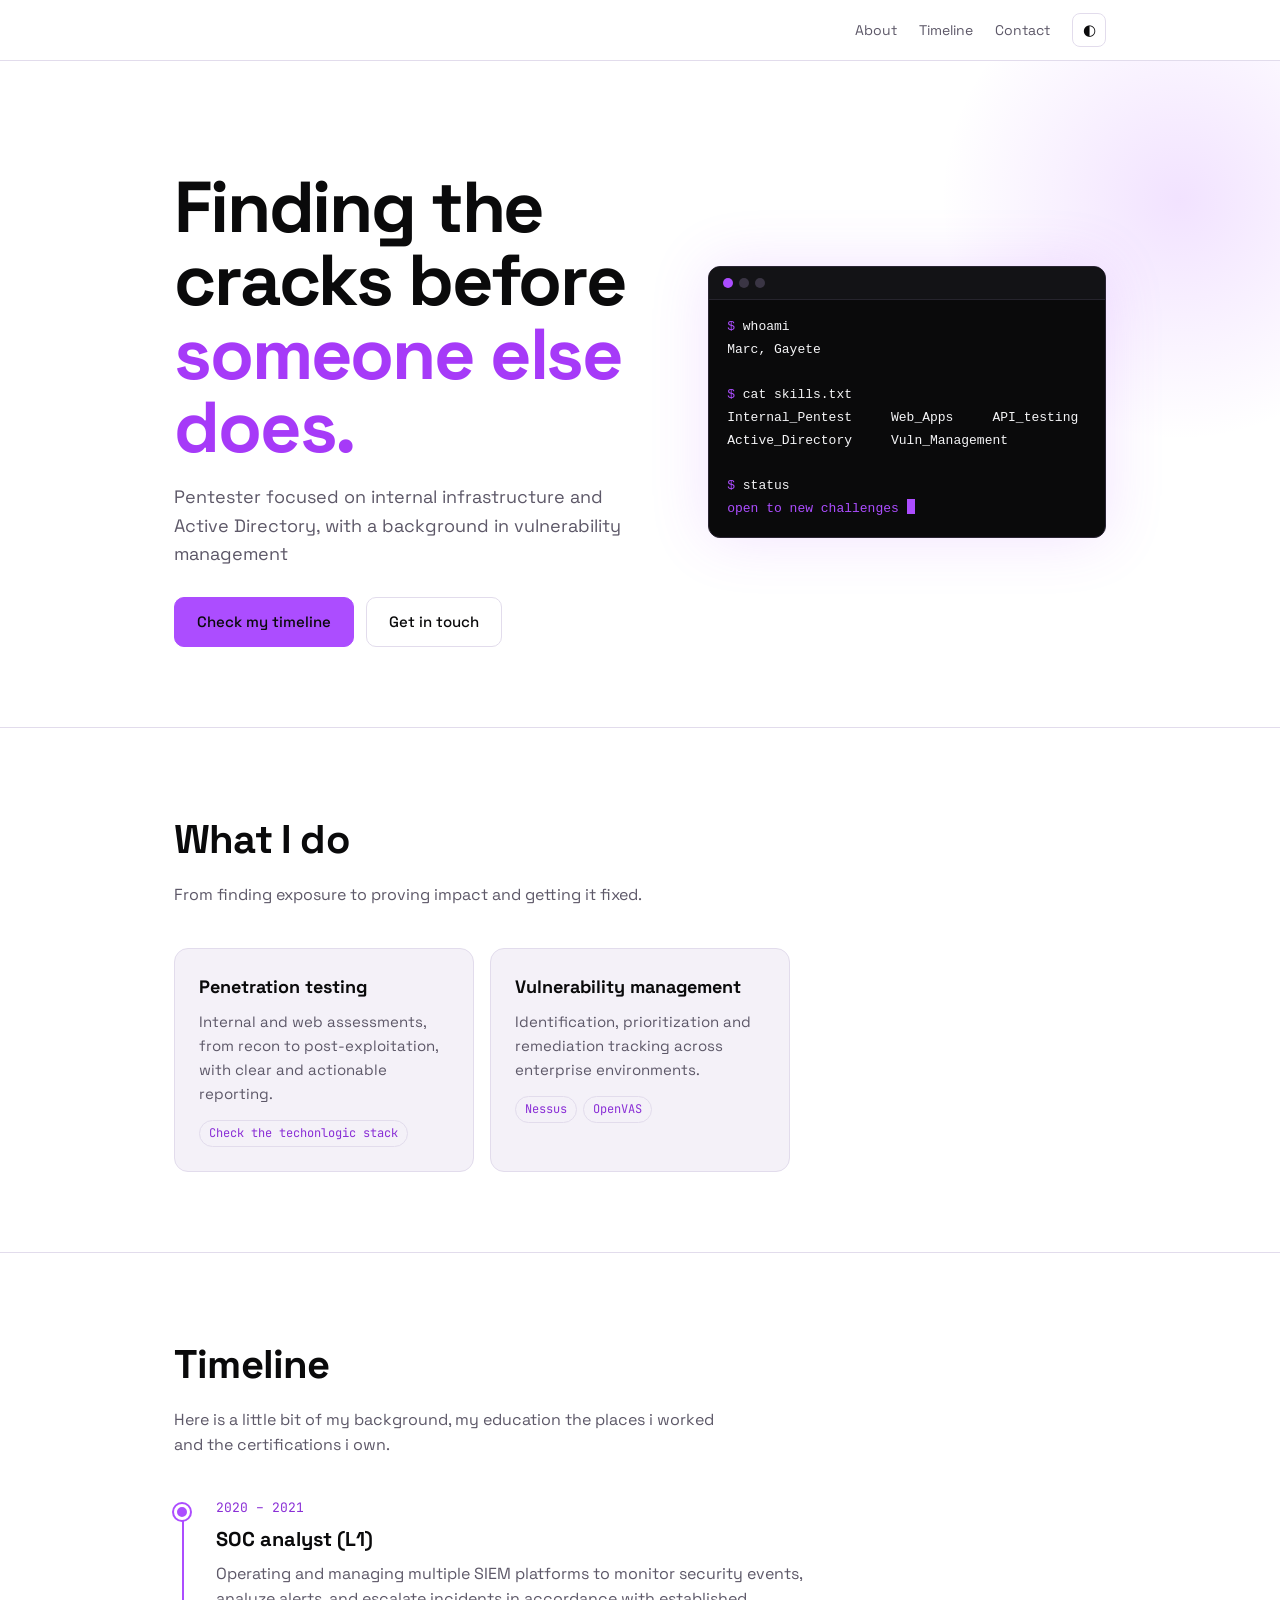
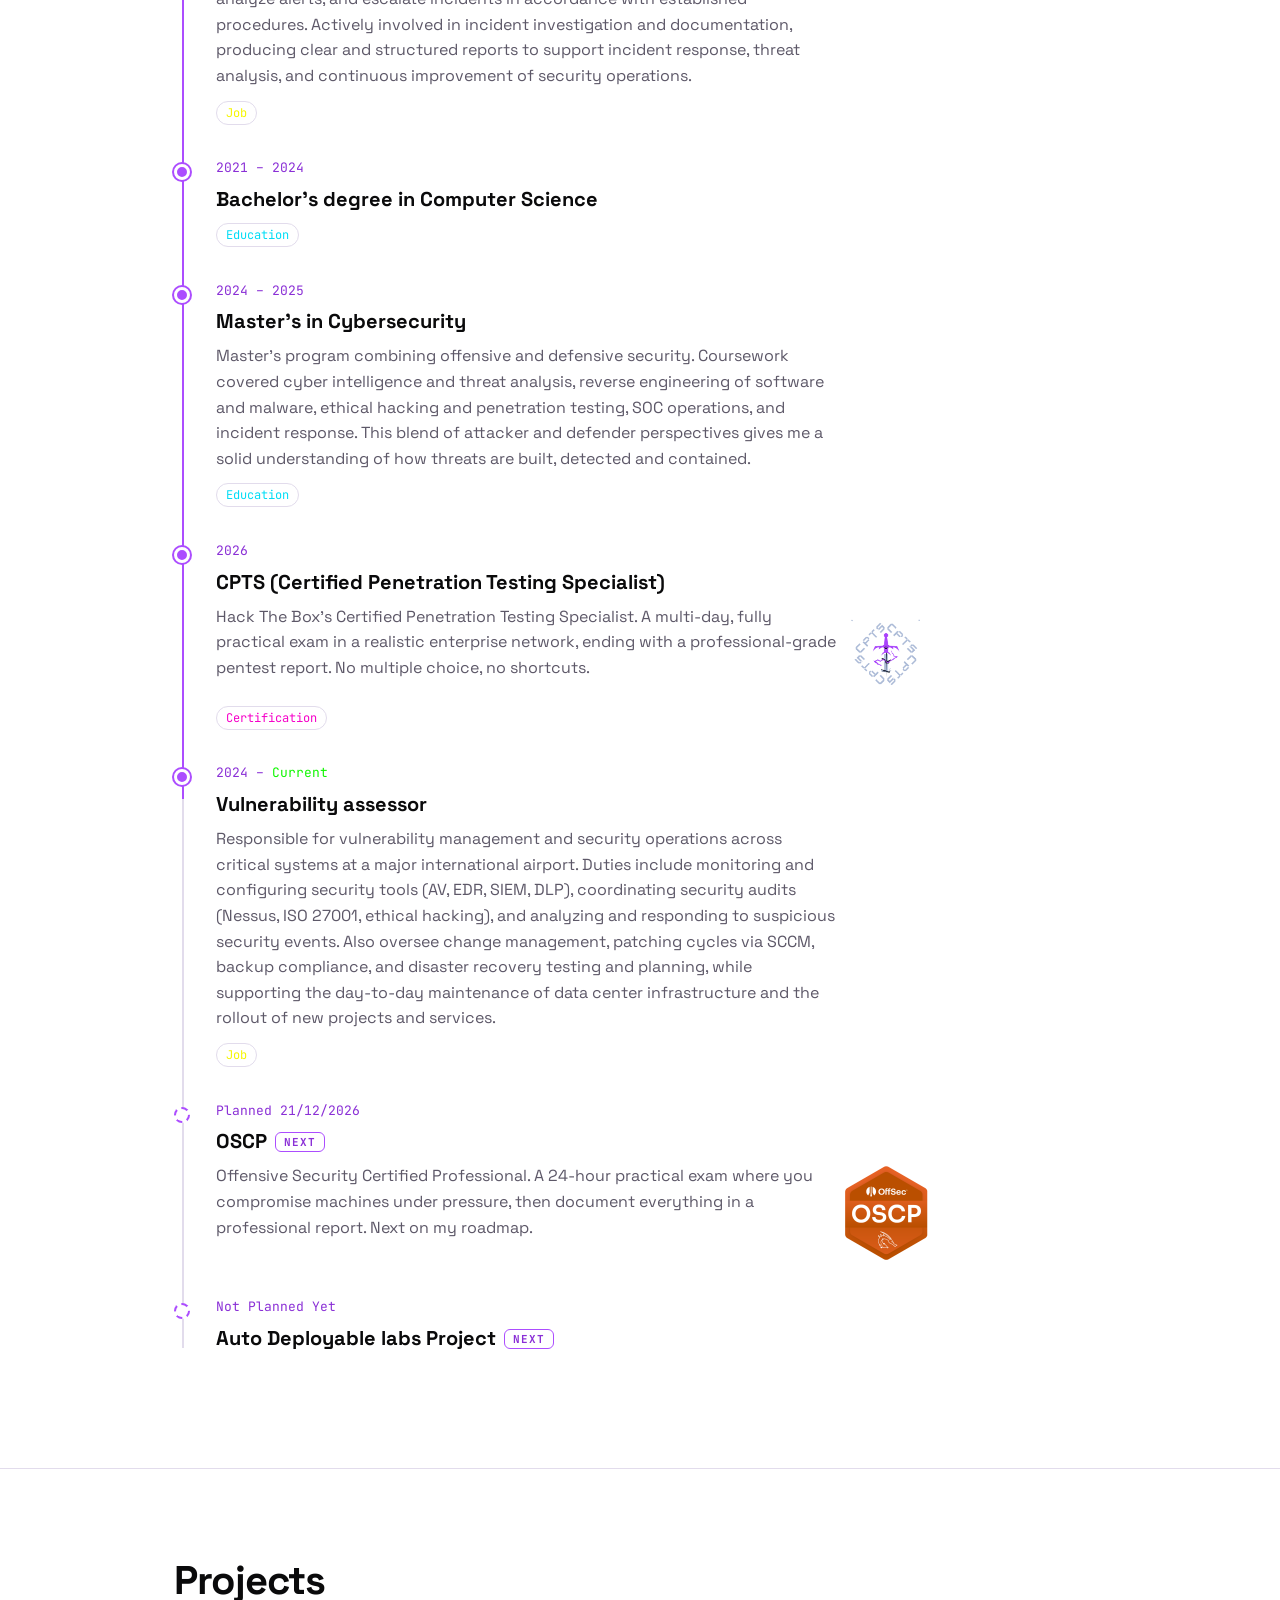
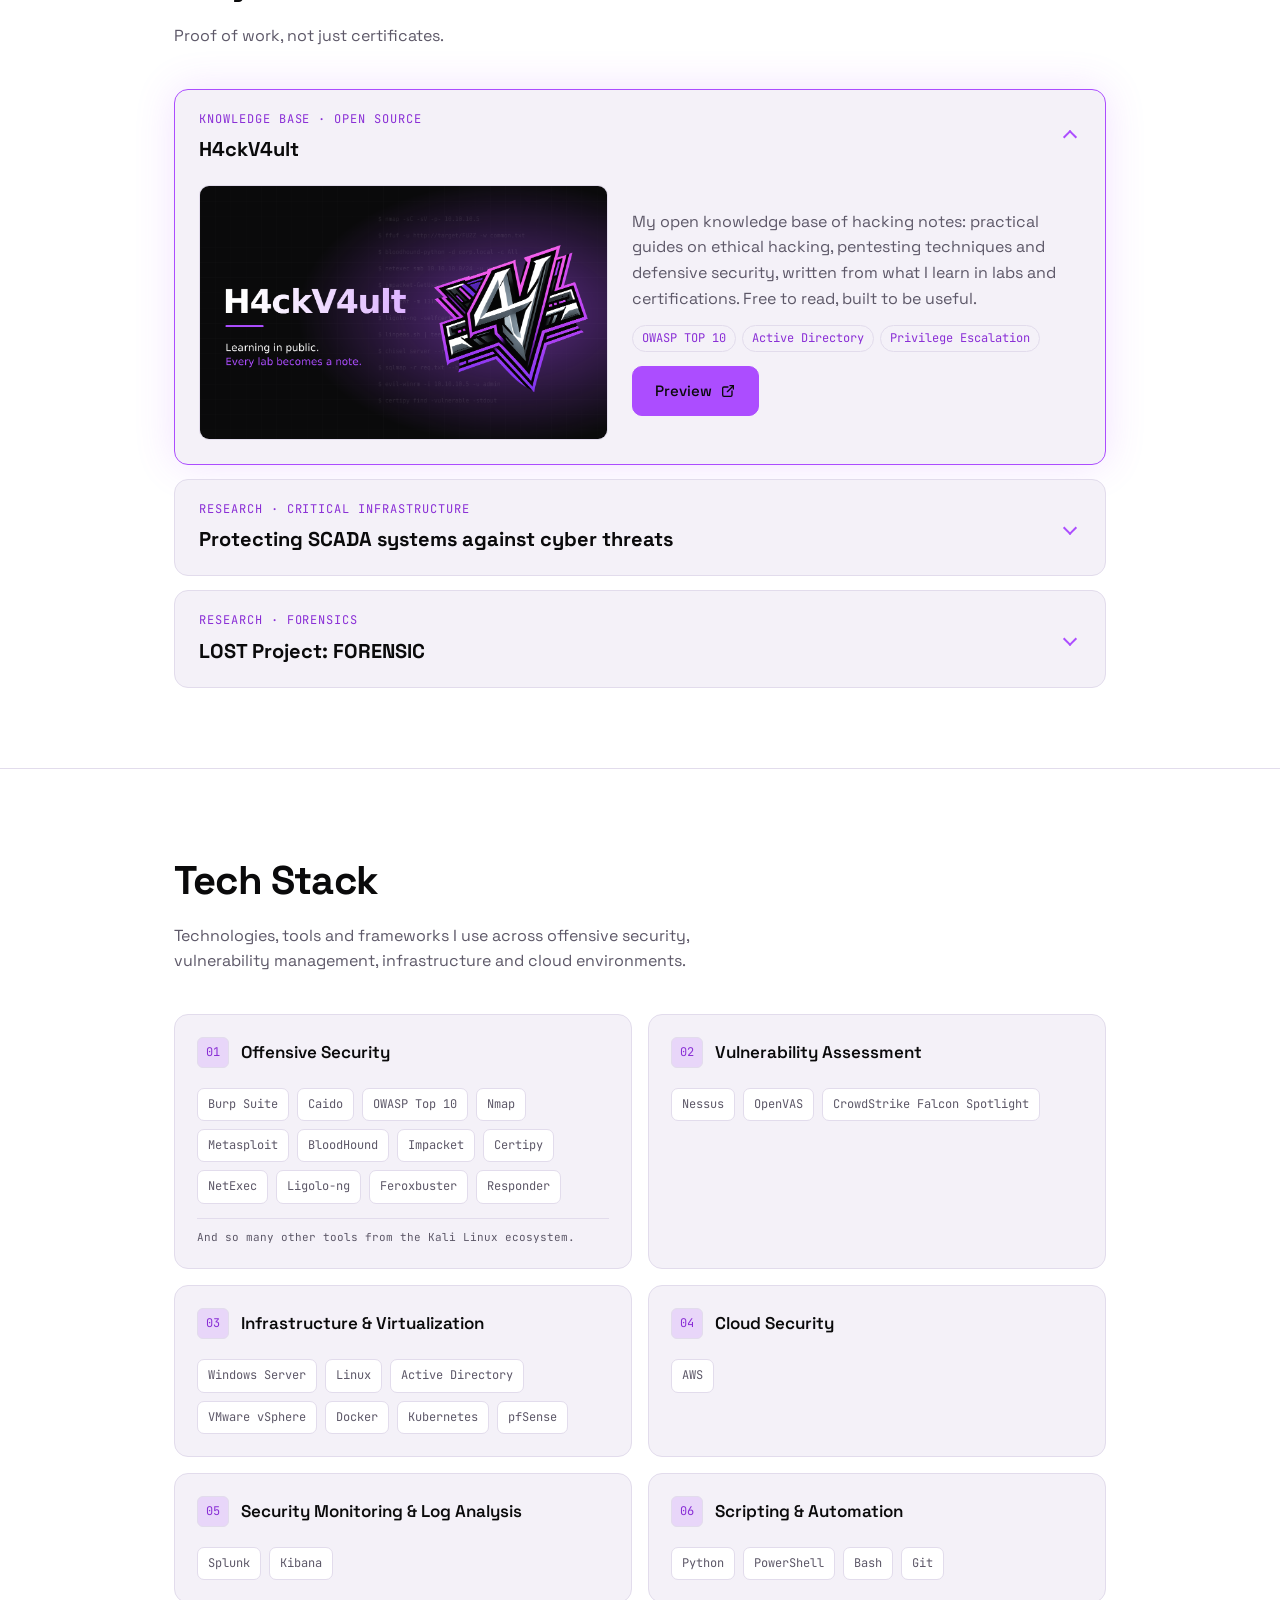
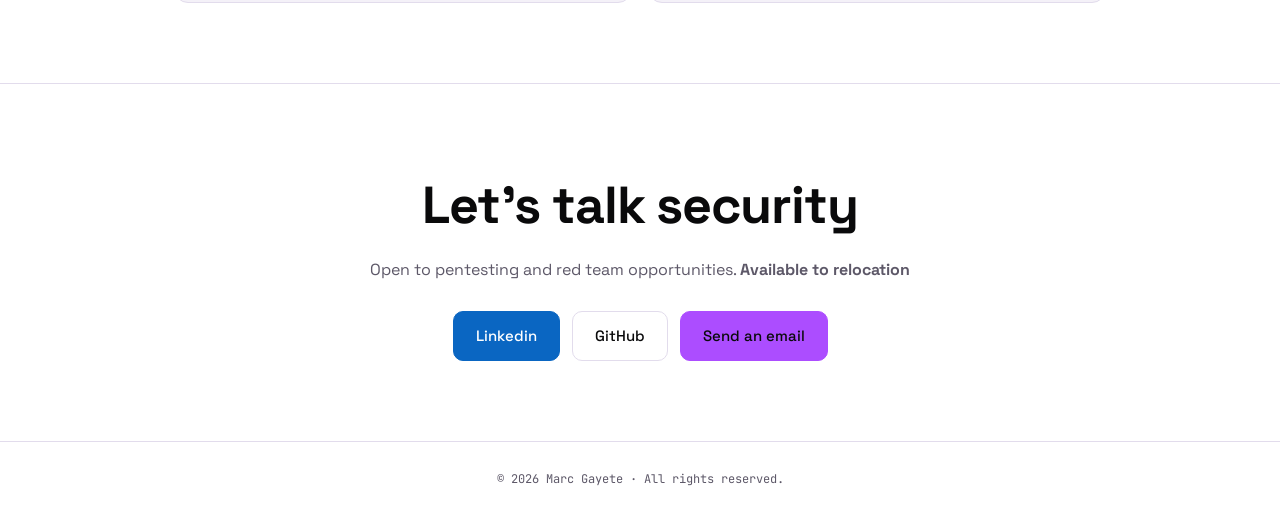
==== index.html @ faddee6b "First commit" ====
<!DOCTYPE html>
<html lang="en">
<head>
<meta charset="utf-8">
<meta name="viewport" content="width=device-width, initial-scale=1, viewport-fit=cover">
<title>Marc Gayete · Pentester</title>
<link rel="preconnect" href="https://fonts.googleapis.com">
<link href="https://fonts.googleapis.com/css2?family=Space+Grotesk:wght@400;500;700&family=JetBrains+Mono:wght@400;500&display=swap" rel="stylesheet">
<link rel="stylesheet" href="styles/styles.css">
 <link rel="icon" type="image/x-icon" href="img/favicon.png">

</head>
    <body>
    <header>
      <div class="wrap">
        <a></a>
        <nav><a href="#about">About</a><a href="#timeline">Timeline</a><a href="#contact">Contact</a><button id="theme" aria-label="Toggle theme">◐</button></nav>
      </div>
    </header>

    <main id="top">
        <div class="hero"><div class="wrap">
        <div>
            <h1>Finding the cracks before<br> <em>someone else does.</em></h1>
            <p class="lead">Pentester focused on internal infrastructure and Active Directory, with a background in vulnerability management</p>
            <div class="cta"><a class="btn main" href="#timeline">Check my timeline</a><a class="btn" href="#contact">Get in touch</a></div>
        </div>
        <div class="term" aria-hidden="true">
            <div class="bar"><i></i><i></i><i></i></div>
            <pre id="t"></pre>
        </div>
        </div></div>

        <section id="about"><div class="wrap">
        <h2>What I do</h2>
        <p class="sub">From finding exposure to proving impact and getting it fixed.</p>
        <div class="cards">
            <div class="card"><h3>Penetration testing</h3><p>Internal and web assessments, from recon to post-exploitation, with clear and actionable reporting.</p><div class="tags"><span><a href="#techstack">Check the techonlogic stack</a></span></div></div>
            <div class="card"><h3>Vulnerability management</h3><p>Identification, prioritization and remediation tracking across enterprise environments.</p><div class="tags"><span>Nessus</span><span>OpenVAS</span></div></div>
        </div>
        </div></section>

        <section id="timeline"><div class="wrap">
        <h2>Timeline</h2>
        <p class="sub">Here is a little bit of my background, my education the places i worked and the certifications i own. </p>
        <div class="tl">
            <div class="it"><div class="when">2020 – 2021</div><h3>SOC analyst (L1)</h3><p>Operating and managing multiple SIEM platforms to monitor security events, analyze alerts, and escalate incidents in accordance with established procedures. Actively involved in incident investigation and documentation, producing clear and structured reports to support incident response, threat analysis, and continuous improvement of security operations.</p><div class="tags-job"><span>Job</span></div></div>
            <div class="it"><div class="when">2021 – 2024</div><h3>Bachelor's degree in Computer Science</h3><div class="tags-education"><span>Education</span></div></div>
            <div class="it"><div class="when">2024 – 2025</div><h3>Master's in Cybersecurity</h3><p>Master’s program combining offensive and defensive security. Coursework covered cyber intelligence and threat analysis, reverse engineering of software and malware, ethical hacking and penetration testing, SOC operations, and incident response. This blend of attacker and defender perspectives gives me a solid understanding of how threats are built, detected and contained.</p><div class="tags-education"><span>Education</span></div></div>
            <div class="it">
              <div class="when">2026</div>
              <h3>CPTS (Certified Penetration Testing Specialist)</h3>
              <div class="timeline-description">
              <p>Hack The Box’s Certified Penetration Testing Specialist. A multi-day, fully practical exam in a realistic enterprise network, ending with a professional-grade pentest report. No multiple choice, no shortcuts.</p>
              <img src="img/logo/cpts.png">
              </div>
              <div class="tags-certification"><span>Certification</span>
              </div>
            </div>
            <div class="it"><div class="when">2024 – <a class="active">Current</a></div><h3>Vulnerability assessor</h3><p>Responsible for vulnerability management and security operations across critical systems at a major international airport. Duties include monitoring and configuring security tools (AV, EDR, SIEM, DLP), coordinating security audits (Nessus, ISO 27001, ethical hacking), and analyzing and responding to suspicious security events. Also oversee change management, patching cycles via SCCM, backup compliance, and disaster recovery testing and planning, while supporting the day-to-day maintenance of data center infrastructure and the rollout of new projects and services.</p><div class="tags-job"><span>Job</span></div></div>
            <div class="it next">
              <div class="when">Planned 21/12/2026</div>
              <h3>OSCP<span class="badge">Next</span></h3>
              <div class="timeline-description">
                <p>Offensive Security Certified Professional. A 24-hour practical exam where you compromise machines under pressure, then document everything in a professional report. Next on my roadmap.</p>
                <img src="img//logo/oscp.png">
              </div>
            </div>
            <div class="it next"><div class="when">Not Planned Yet</div><h3>Auto Deployable labs Project<span class="badge">Next</span></h3><p></p></div>
        </div>
        </div></section>

        <section id="projects"><div class="wrap">
  <h2>Projects</h2>
  <p class="sub">Proof of work, not just certificates.</p>

  <div class="proj">

    <details class="pj" open>
      <summary>
        <span class="ttl">
          <span class="kind">Knowledge base · Open source</span>
          <h3>H4ckV4ult</h3>
        </span>
        <span class="chev" aria-hidden="true"></span>
      </summary>
      <div class="body">
        <div class="shot"><img src="img/showcase/h4ckv4ult.png" loading="lazy"></div>
        <div class="info">
          <p>My open knowledge base of hacking notes: practical guides on ethical hacking, pentesting techniques and defensive security, written from what I learn in labs and certifications. Free to read, built to be useful.</p>
          <div class="tags">
          <span>OWASP TOP 10</span><span>Active Directory</span><span>Privilege Escalation</span></div>
            <a class="btn main" href="#">Preview <svg class="size-4" xmlns="http://www.w3.org/2000/svg" width="24" height="24" viewBox="0 0 24 24" stroke-width="2" stroke="currentColor" fill="none" stroke-linecap="round" stroke-linejoin="round"><path stroke="none" d="M0 0h24v24H0z" fill="none"></path><path d="M12 6h-6a2 2 0 0 0 -2 2v10a2 2 0 0 0 2 2h10a2 2 0 0 0 2 -2v-6"></path><path d="M11 13l9 -9"></path><path d="M15 4h5v5"></path></svg></a>
          </div>
      </div>
    </details>

    <details class="pj">
      <summary>
        <span class="ttl">
          <span class="kind">Research · Critical infrastructure</span>
          <h3>Protecting SCADA systems against cyber threats</h3>
        </span>
        <span class="chev" aria-hidden="true"></span>
      </summary>
      <div class="body">
        <div class="shot"><img src="img/showcase/scada.png" alt="Project screenshot" loading="lazy"></div>
        <div class="info">
          <p>SCADA systems run power grids and water treatment plants, and attackers know it. A deep dive into how they work, how they evolved and how they get breached, from architecture and protocols to real-world attacks like Stuxnet.</p>
          <div class="tags"><span>SCADA</span><span>Modbus</span><span>FactoryIO</span></div>
          <a class="btn main" href="projects/scada.html">View details</a>
        </div>
      </div>
    </details>

    <details class="pj">
      <summary>
        <span class="ttl">
          <span class="kind">Research · Forensics</span>
          <h3>LOST Project: FORENSIC</h3>
        </span>
        <span class="chev" aria-hidden="true"></span>
      </summary>
      <div class="body">
        <div class="shot"><img src="img/showcase/forensic.png" alt="Project screenshot" loading="lazy"></div>
        <div class="info">
          <p>Every cyberattack leaves traces, and someone has to know how to read them. My Final Degree Project adds digital forensics to LOST, the security training platform built by La Salle and ISECOM, covering procedures, tools, legislation and hands-on scenarios.</p>
          <div class="tags"><span>Autopsy</span><span>Volatility</span><span>DPAPI</span></div>
          <a class="btn main" href="projects/forensic.html">View details</a>
        </div>
      </div>
    </details>
  </div>
</div></section>

        

<section id="techstack">
  <div class="wrap">
    <h2>Tech Stack</h2>
    <p class="sub">
      Technologies, tools and frameworks I use across offensive security,
      vulnerability management, infrastructure and cloud environments.
    </p>

    <div class="stack-grid">

      <article class="stack-card">
        <div class="stack-header">
          <span class="stack-index">01</span>
          <h3>Offensive Security</h3>
        </div>
        <div class="stack-tags">
          <span>Burp Suite</span>
          <span>Caido</span>
          <span>OWASP Top 10</span>
          <span>Nmap</span>
          <span>Metasploit</span>
          <span>BloodHound</span>
          <span>Impacket</span>
          <span>Certipy</span>
          <span>NetExec</span>
          <span>Ligolo-ng</span>
          <span>Feroxbuster</span>
          <span>Responder</span>
        </div>
        <p class="stack-note">And so many other tools from the Kali Linux ecosystem.</p>
      </article>

      <article class="stack-card">
        <div class="stack-header">
          <span class="stack-index">02</span>
          <h3>Vulnerability Assessment</h3>
        </div>
        <div class="stack-tags">
          <span>Nessus</span>
          <span>OpenVAS</span>
          <span>CrowdStrike Falcon Spotlight</span>
        </div>
      </article>

      <article class="stack-card">
        <div class="stack-header">
          <span class="stack-index">03</span>
          <h3>Infrastructure & Virtualization</h3>
        </div>
        <div class="stack-tags">
          <span>Windows Server</span>
          <span>Linux</span>
          <span>Active Directory</span>
          <span>VMware vSphere</span>
          <span>Docker</span>
          <span>Kubernetes</span>
          <span>pfSense</span>
        </div>
      </article>

      <article class="stack-card">
        <div class="stack-header">
          <span class="stack-index">04</span>
          <h3>Cloud Security</h3>
        </div>
        <div class="stack-tags">
          <span>AWS</span>
        </div>
      </article>

      <article class="stack-card">
        <div class="stack-header">
          <span class="stack-index">05</span>
          <h3>Security Monitoring & Log Analysis</h3>
        </div>
        <div class="stack-tags">
          <span>Splunk</span>
          <span>Kibana</span>
        </div>
      </article>

      <article class="stack-card">
        <div class="stack-header">
          <span class="stack-index">06</span>
          <h3>Scripting & Automation</h3>
        </div>
        <div class="stack-tags">
          <span>Python</span>
          <span>PowerShell</span>
          <span>Bash</span>
          <span>Git</span>
        </div>
      </article>

    </div>
  </div>
</section>



        <section id="contact" class="contact"><div class="wrap">
          <h2>Let’s talk security</h2>
          <p class="sub">Open to pentesting and red team opportunities. <b>Available to relocation</b></p>
          <div class="cta" style="justify-content:center"><a class="btn linkedin" href="mailto:m.gayetepujol@gmail.com">Linkedin</a><a class="btn" href="https://github.com/marcgayete00">GitHub</a><a class="btn main" href="mailto:m.gayetepujol@gmail.com">Send an email</a></div>
        </div></section>
    </main>
    <footer>© 2026 Marc Gayete · All rights reserved.</footer>

    <script>
    (function(){
    var r=document.documentElement;
    try{var s=localStorage.getItem('theme');if(s)r.setAttribute('data-theme',s)}catch(e){}
    document.getElementById('theme').addEventListener('click',function(){
        var dark=r.getAttribute('data-theme')?r.getAttribute('data-theme')==='dark':window.matchMedia('(prefers-color-scheme: dark)').matches;
        var n=dark?'light':'dark';r.setAttribute('data-theme',n);
        try{localStorage.setItem('theme',n)}catch(e){}
    });
    var lines=['<span class="p">$</span> whoami','Marc, Gayete','','<span class="p">$</span> cat skills.txt','Internal_Pentest     Web_Apps     API_testing', 'Active_Directory     Vuln_Management','','<span class="p">$</span> status','<span class="p">open to new challenges</span> <span class="cur"></span>'];
    var el=document.getElementById('t'),i=0;
    if(window.matchMedia('(prefers-reduced-motion: reduce)').matches){el.innerHTML=lines.join('\n')}
    else{(function n(){if(i>=lines.length)return;el.innerHTML=lines.slice(0,++i).join('\n');setTimeout(n,i%4===1?520:260)})()}
    var items=document.querySelectorAll('.it');
    if('IntersectionObserver' in window){
        var o=new IntersectionObserver(function(es){es.forEach(function(e){if(e.isIntersecting){e.target.classList.add('on');o.unobserve(e.target)}})},{threshold:.2});
        items.forEach(function(x){o.observe(x)});
    }else{items.forEach(function(x){x.classList.add('on')})}
    })();

    var pj=document.querySelectorAll('.pj');
    pj.forEach(function(d){d.addEventListener('toggle',function(){
    if(d.open)pj.forEach(function(o){if(o!==d)o.open=false});
    });});
    
    </script>
    </body>
</html>
---- styles/styles.css ----
:root{--bg:#ffffff;--bg2:#f4f1f8;--text:#0a0a0b;--muted:#5d5868;--line:#e2dcec;--accent:#ac4dff;--linkedin:#0a66c2;--accent-text:#8a2fd6;--glow:rgba(172,77,255,.16);--hdr:rgba(255,255,255,.85);--sans:'Space Grotesk',system-ui,sans-serif;--mono:'JetBrains Mono',ui-monospace,monospace;box-sizing:border-box;padding-top:env(safe-area-inset-top,0px);padding-bottom:env(safe-area-inset-bottom,0px)}
@media (prefers-color-scheme:dark){:root:not([data-theme="light"]){--bg:#0a0a0b;--bg2:#131316;--text:#f5f5f7;--muted:#a09aad;--line:#26242d;--accent-text:#ac4dff;--glow:rgba(172,77,255,.28);--hdr:rgba(10,10,11,.85)}}
:root[data-theme="dark"]{--bg:#0a0a0b;--bg2:#131316;--text:#f5f5f7;--muted:#a09aad;--line:#26242d;--accent-text:#ac4dff;--glow:rgba(172,77,255,.28);--hdr:rgba(10,10,11,.85)}
html{scroll-behavior:smooth;scroll-padding-top:calc(env(safe-area-inset-top,0px) + 70px)}
*,*::before,*::after{box-sizing:border-box}
body{margin:0;background:var(--bg);color:var(--text);font-family:var(--sans);line-height:1.6}
body::before{content:"";position:fixed;inset:0 0 auto;height:env(safe-area-inset-top,0px);background:var(--hdr);backdrop-filter:blur(10px);z-index:10}
a{color:inherit;text-decoration:none}
.wrap{max-width:980px;margin:0 auto;padding:0 24px}
header{position:sticky;top:env(safe-area-inset-top,0px);z-index:11;background:var(--hdr);backdrop-filter:blur(10px);border-bottom:1px solid var(--line)}
header .wrap{display:flex;justify-content:space-between;height:60px}
.logo{font-family:var(--mono);font-size:14px;font-weight:500}
.logo span{color:var(--accent-text)}
nav{display:flex;align-items:center;gap:22px;font-size:14px}
nav a{color:var(--muted);transition:color .2s}
nav a:hover{color:var(--accent-text)}
#theme{background:none;border:1px solid var(--line);color:var(--text);border-radius:8px;width:34px;height:34px;cursor:pointer;font-size:15px}
#theme:hover{border-color:var(--accent)}
.hero{position:relative;padding:96px 0 80px;overflow:hidden}
.hero::before{content:"";position:absolute;width:520px;height:520px;right:-160px;top:-120px;background:radial-gradient(circle,var(--glow),transparent 65%);pointer-events:none}
.hero .wrap{display:grid;grid-template-columns:1.1fr .9fr;gap:48px;align-items:center;position:relative}
.eyebrow{font-family:var(--mono);font-size:13px;color:var(--accent-text);letter-spacing:.08em;text-transform:uppercase}
h1{font-size:clamp(40px,7vw,72px);line-height:1.02;margin:14px 0 18px;font-weight:700;letter-spacing:-.03em}
h1 em{font-style:normal;background:#a63af8;-webkit-background-clip:text;background-clip:text;color:transparent}
.lead{font-size:18px;color:var(--muted);max-width:520px}
.cta{display:flex;gap:12px;margin-top:28px;flex-wrap:wrap}
.btn{display:inline-flex;align-items:center;gap:8px; padding:12px 22px;border-radius:10px;font-weight:500;font-size:15px;border:1px solid var(--line);transition:transform .2s,border-color .2s}
.btn svg{width:16px;height:16px;flex:none}
.btn.main{background:var(--accent);border-color:var(--accent);color:#0a0a0b}
.btn.linkedin{background:var(--linkedin);border-color:var(--linkedin);color:#0a0a0b; color: white;}
.btn:hover{transform:translateY(-2px);border-color:var(--accent)}
.term{background:#0a0a0b;border:1px solid #2a2433;border-radius:12px;font-family:var(--mono);font-size:13px;color:#f5f5f7;box-shadow:0 0 60px var(--glow);overflow:hidden}
.term .bar{display:flex;gap:6px;padding:11px 14px;border-bottom:1px solid #26242d;background:#131316}
.term .bar i{width:10px;height:10px;border-radius:50%;background:#3a3544}
.term .bar i:first-child{background:#ac4dff}
.term pre{margin:0;padding:16px 18px;min-height:210px;white-space:pre-wrap;line-height:1.75}
.p{color:#ac4dff}.d{color:#8d8799}
.cur{display:inline-block;width:8px;height:15px;background:#ac4dff;vertical-align:-2px;animation:bl 1s steps(1) infinite}
@keyframes bl{50%{opacity:0}}
section{padding:80px 0;border-top:1px solid var(--line)}
h2{font-size:clamp(28px,4vw,40px);margin:0 0 10px;letter-spacing:-.02em}
.sub{color:var(--muted);margin:0 0 40px;max-width:560px}
.cards{display:grid;grid-template-columns:repeat(3,1fr);gap:16px}
.card{background:var(--bg2);border:1px solid var(--line);border-radius:14px;padding:24px;transition:border-color .25s,transform .25s}
.card:hover{border-color:var(--accent);transform:translateY(-3px)}
.card h3{margin:0 0 8px;font-size:18px}
.card p{margin:0 0 14px;color:var(--muted);font-size:15px}
.tags{display:flex;flex-wrap:wrap;gap:6px}
.tags span{font-family:var(--mono);font-size:12px;padding:3px 9px;border-radius:99px;border:1px solid var(--line);color:var(--accent-text)}
.tags-job span{color:#f6f600; font-family:var(--mono);font-size:12px;padding:3px 9px;border-radius:99px;border:1px solid var(--line)}
.tags-certification span{color:#f600c9; font-family:var(--mono);font-size:12px;padding:3px 9px;border-radius:99px;border:1px solid var(--line)}
.tags-education span{color:#00ddf6; font-family:var(--mono);font-size:12px;padding:3px 9px;border-radius:99px;border:1px solid var(--line)}
.active{color:#10f600;border-radius: 10px; animation: pulse-animation 2s infinite}
@keyframes pulse-animation{
  0%{box-shadow:0 0 0 0 rgba(16,246,0,.6)}
  70%{box-shadow:0 0 0 14px rgba(16,246,0,0)}
  100%{box-shadow:0 0 0 0 rgba(16,246,0,0)}
}
.tl{position:relative;margin-left:8px;padding-left:34px}
.tl::before{content:"";position:absolute;left:0;top:6px;bottom:6px;width:2px;background:linear-gradient(var(--accent),var(--accent) 62%,var(--line) 62%)}
.it{position:relative;margin-bottom:34px;opacity:0;transform:translateY(18px);transition:opacity .6s,transform .6s}
.it.on{opacity:1;transform:none}
.it::before{content:"";position:absolute;left:-42px;top:6px;width:16px;height:16px;border-radius:50%;background:var(--accent);border:3px solid var(--bg);box-shadow:0 0 0 2px var(--accent)}
.it.next::before{background:var(--bg);border-style:dashed;box-shadow:none;border:2px dashed var(--accent)}
.when{font-family:var(--mono);font-size:13px;color:var(--accent-text)}
.timeline-description{display: flex;}
.timeline-description img{width: 100px; height: 100px;}
.it h3{margin:4px 0 6px;font-size:20px}
.it p{margin:0 0 10px;color:var(--muted);max-width:620px}
.badge{font-family:var(--mono);font-size:11px;text-transform:uppercase;letter-spacing:.08em;padding:2px 8px;border-radius:6px;margin-left:8px;vertical-align:2px;border:1px solid var(--accent);color:var(--accent-text)}
.gap{margin:6px 0 34px;font-family:var(--mono);font-size:12px;color:var(--muted);letter-spacing:.1em;text-transform:uppercase}
.contact{text-align:center}
.contact h2{font-size:clamp(30px,5vw,52px)}
.contact .sub{margin:0 auto 28px}
footer{padding:28px 0;border-top:1px solid var(--line);text-align:center;color:var(--muted);font-family:var(--mono);font-size:12px}
@media (max-width:760px){.hero .wrap{grid-template-columns:1fr}.cards{grid-template-columns:1fr}nav a:not(#theme){display:none}.hero{padding:64px 0 56px}}
@media (prefers-reduced-motion:reduce){.it{opacity:1;transform:none;transition:none}.cur{animation:none}html{scroll-behavior:auto}}
.proj{display:grid;gap:14px}
.pj{background:var(--bg2);border:1px solid var(--line);border-radius:14px;transition:border-color .25s,box-shadow .25s}
.pj:hover{border-color:var(--accent)}
.pj[open]{border-color:var(--accent);box-shadow:0 0 40px var(--glow)}
.pj summary{list-style:none;cursor:pointer;display:flex;align-items:center;justify-content:space-between;gap:16px;padding:20px 24px;border-radius:14px}
.pj summary::-webkit-details-marker{display:none}
.pj summary:focus-visible{outline:2px solid var(--accent);outline-offset:2px}
.pj .ttl{display:flex;flex-direction:column;gap:4px}
.pj .kind{font-family:var(--mono);font-size:12px;letter-spacing:.08em;text-transform:uppercase;color:var(--accent-text)}
.pj h3{margin:0;font-size:20px}
.pj .chev{flex:none;width:10px;height:10px;border-right:2px solid var(--accent);border-bottom:2px solid var(--accent);transform:rotate(45deg);transition:transform .3s;margin-right:6px}
.pj[open] .chev{transform:rotate(-135deg)}
.pj .body{display:grid;grid-template-columns:1fr 1.1fr;gap:24px;padding:0 24px 24px;animation:pjIn .4s ease}
.pj .shot{aspect-ratio:16/10;border-radius:10px;border:1px solid var(--line);overflow:hidden;background:linear-gradient(135deg,var(--glow),transparent),var(--bg)}
.pj .shot img{width:100%;height:100%;object-fit:cover;display:block}
.pj .info{display:flex;flex-direction:column;align-items:flex-start;gap:14px;justify-content:center}
.pj .info p{margin:0;color:var(--muted)}
@keyframes pjIn{from{opacity:0;transform:translateY(-8px)}to{opacity:1;transform:none}}
@media (max-width:760px){.pj .body{grid-template-columns:1fr}}
@media (prefers-reduced-motion:reduce){.pj .body{animation:none}.pj .chev{transition:none}}


/* TECH STACK */

.stack-grid{
  display:grid;
  grid-template-columns:repeat(2,1fr);
  gap:16px;
}

.stack-card{
  background:var(--bg2);
  border:1px solid var(--line);
  border-radius:14px;
  padding:22px;
  transition:border-color .25s,transform .25s,box-shadow .25s;
}

.stack-card:hover{
  border-color:var(--accent);
  transform:translateY(-3px);
  box-shadow:0 0 30px var(--glow);
}

.stack-header{
  display:flex;
  align-items:center;
  gap:12px;
  margin-bottom:20px;
}

.stack-index{
  font-family:var(--mono);
  font-size:12px;
  color:var(--accent-text);
  background:var(--glow);
  border:1px solid var(--line);
  padding:5px 8px;
  border-radius:6px;
}

.stack-header h3{
  margin:0;
  font-size:17px;
  font-weight:600;
}

.stack-tags{
  display:flex;
  flex-wrap:wrap;
  gap:8px;
}

.stack-tags span{
  font-family:var(--mono);
  font-size:12px;
  padding:6px 10px;
  border-radius:7px;
  border:1px solid var(--line);
  color:var(--muted);
  background:var(--bg);
  transition:all .2s;
}

.stack-tags span:hover{
  color:var(--accent-text);
  border-color:var(--accent);
  background:var(--glow);
}

@media(max-width:760px){
  .stack-grid{
    grid-template-columns:1fr;
  }

  .stack-card{
    padding:20px;
  }
}

@media(prefers-reduced-motion:reduce){
  .stack-card,
  .stack-tags span{
    transition:none;
  }
}

.stack-note{
  margin:14px 0 0;
  padding-top:10px;
  border-top:1px solid var(--line);
  color:var(--muted);
  font-family:var(--mono);
  font-size:11px;
}

.video-container iframe {
    display: block;
    width: 100%;
    height: auto;
    aspect-ratio: 16 / 9;
    border: 0;
    border-radius: 9px;
    background: #000;
}

/* PROJECT IMAGE GALLERY */

.project-gallery {
    margin: 45px 0;
}

.gallery-header {
    display: flex;
    justify-content: space-between;
    align-items: center;
    margin-bottom: 18px;
    padding-bottom: 12px;
    border-bottom: 1px solid var(--line);
    color: var(--muted);
    font-family: 'JetBrains Mono', monospace;
    font-size: 11px;
    letter-spacing: 1.5px;
}

.gallery-grid {
    display: grid;
    grid-template-columns: repeat(3, minmax(0, 1fr));
    gap: 18px;
}

.gallery-item {
    margin: 0;
    min-width: 0;
    overflow: hidden;
    border: 1px solid var(--line);
    border-radius: 11px;
    background: var(--bg2);
    transition: transform .25s ease, border-color .25s ease,
                box-shadow .25s ease;
}

.gallery-item:hover {
    transform: translateY(-4px);
    border-color: var(--accent);
    box-shadow: 0 8px 25px rgba(172, 77, 255, .12);
}

.gallery-item img {
    display: block;
    width: 100%;
    aspect-ratio: 16 / 10;
    object-fit: cover;
    transition: transform .4s ease;
}

.gallery-item:hover img {
    transform: scale(1.035);
}

.gallery-item figcaption {
    padding: 13px 14px 15px;
    border-top: 1px solid var(--line);
}

.gallery-item figcaption span {
    color: var(--accent);
    font-family: 'JetBrains Mono', monospace;
    font-size: 10px;
    letter-spacing: 1px;
}

.gallery-item figcaption p {
    margin: 7px 0 0;
    color: var(--text);
    font-size: 13px;
    line-height: 1.5;
}

/* RESPONSIVE */

@media (max-width: 760px) {
    .gallery-grid {
        grid-template-columns: repeat(2, minmax(0, 1fr));
        gap: 12px;
    }
}

@media (max-width: 480px) {
    .gallery-grid {
        grid-template-columns: 1fr;
    }
}



gallery-item img{cursor:zoom-in}

.lb{
    width:100%;height:100%;max-width:100vw;max-height:100vh;
    margin:0;padding:24px;border:none;background:transparent;color:var(--text);
}
.lb[open]{display:flex;align-items:center;justify-content:center;gap:16px}
.lb::backdrop{background:rgba(5,5,8,.9);backdrop-filter:blur(6px)}

.lb-fig{margin:0;max-width:min(1100px,86vw);animation:lbIn .25s ease}
.lb-fig img{
    display:block;max-width:100%;max-height:76vh;margin:0 auto;
    border:1px solid var(--accent);border-radius:11px;
    box-shadow:0 0 60px rgba(172,77,255,.3);
}
.lb-fig figcaption{margin-top:14px;text-align:center}
.lb-fig figcaption span{
    display:block;color:var(--accent);
    font-family:'JetBrains Mono',monospace;font-size:11px;letter-spacing:1.5px;
}
.lb-fig figcaption p{margin:6px 0 0;font-size:14px;color:#f5f5f7}

.lb-btn{
    flex:none;width:44px;height:44px;border-radius:50%;
    border:1px solid #3a3544;background:rgba(19,19,22,.85);color:#f5f5f7;
    font-size:22px;line-height:1;cursor:pointer;transition:border-color .2s,color .2s;
}
.lb-btn:hover,.lb-btn:focus-visible{border-color:var(--accent);color:var(--accent)}
.lb-close{position:absolute;top:calc(env(safe-area-inset-top,0px) + 16px);right:16px}

@keyframes lbIn{from{opacity:0;transform:scale(.97)}to{opacity:1;transform:none}}

@media (max-width:760px){
    .lb{padding:12px;gap:8px}
    .lb-nav{position:absolute;bottom:calc(env(safe-area-inset-bottom,0px) + 16px)}
    .lb-prev{left:calc(50% - 56px)}
    .lb-next{right:calc(50% - 56px)}
    .lb-fig img{max-height:64vh}
}
@media (prefers-reduced-motion:reduce){.lb-fig{animation:none}}
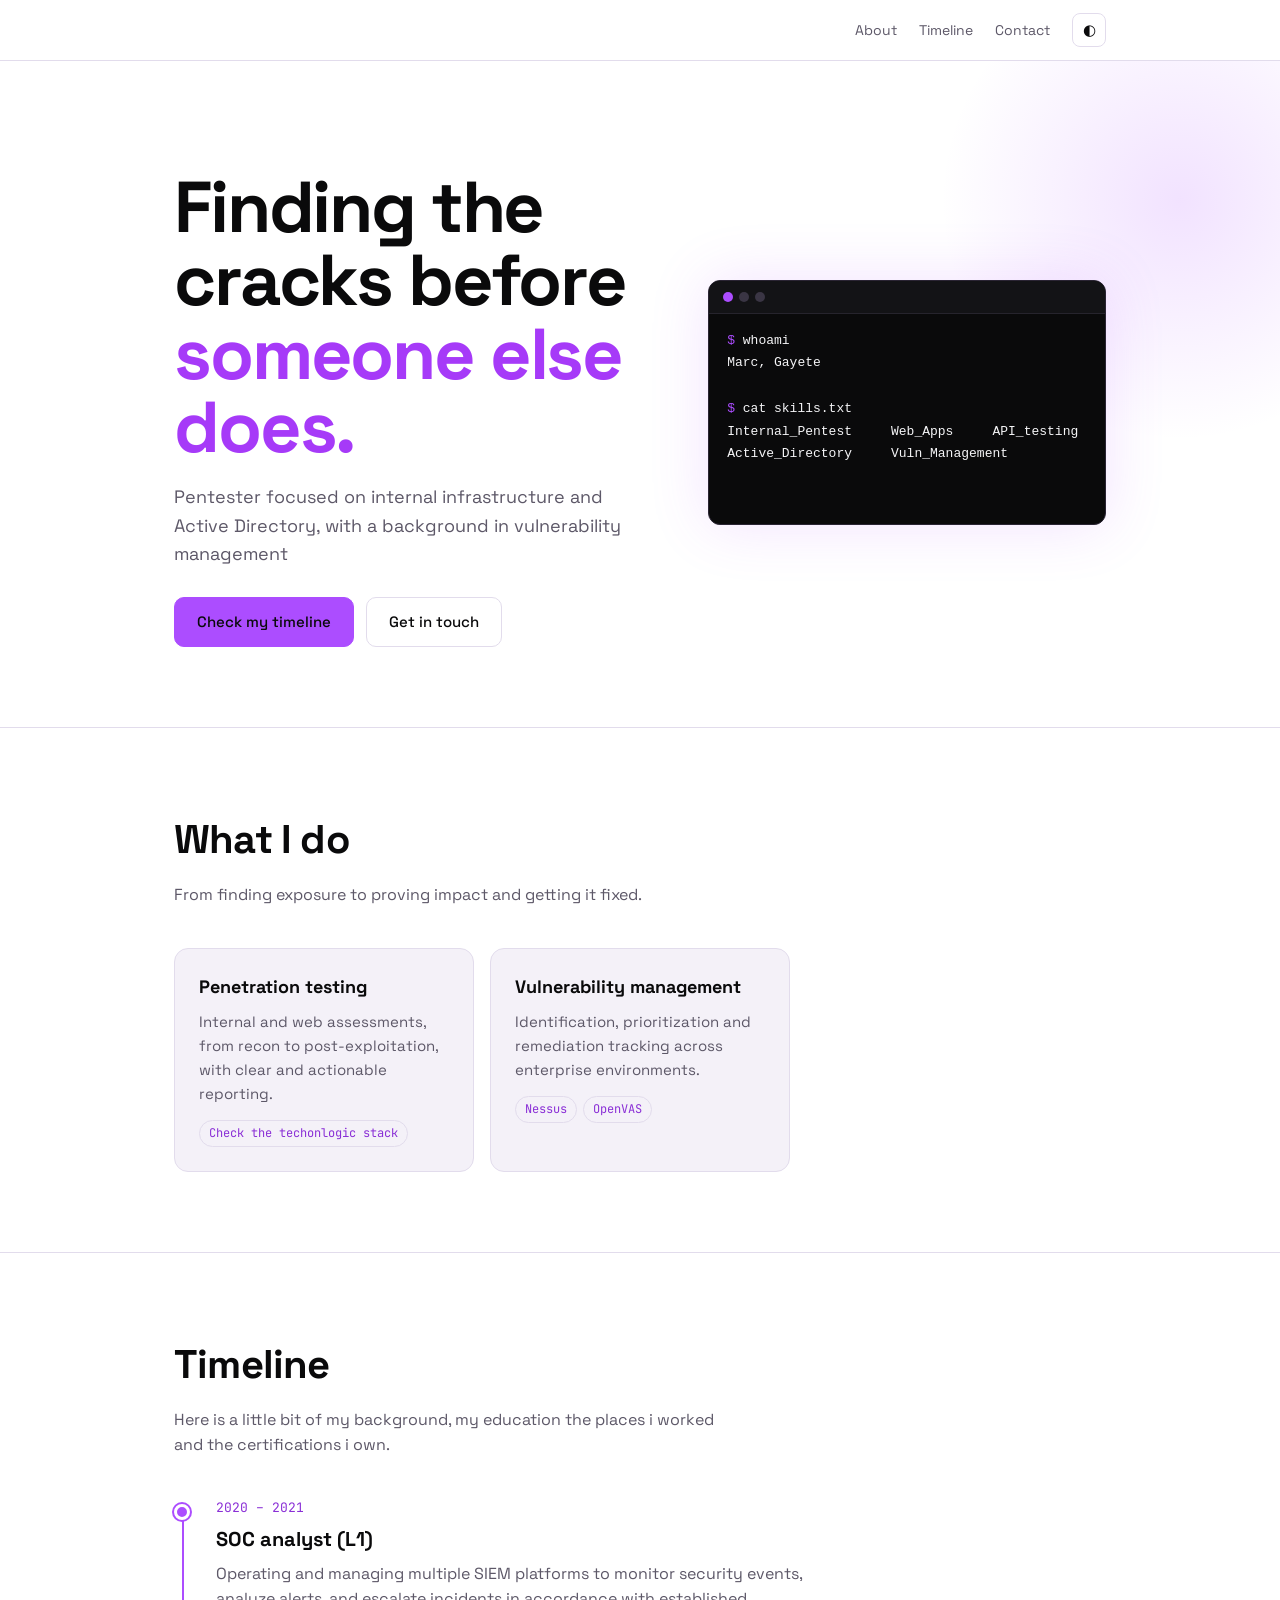
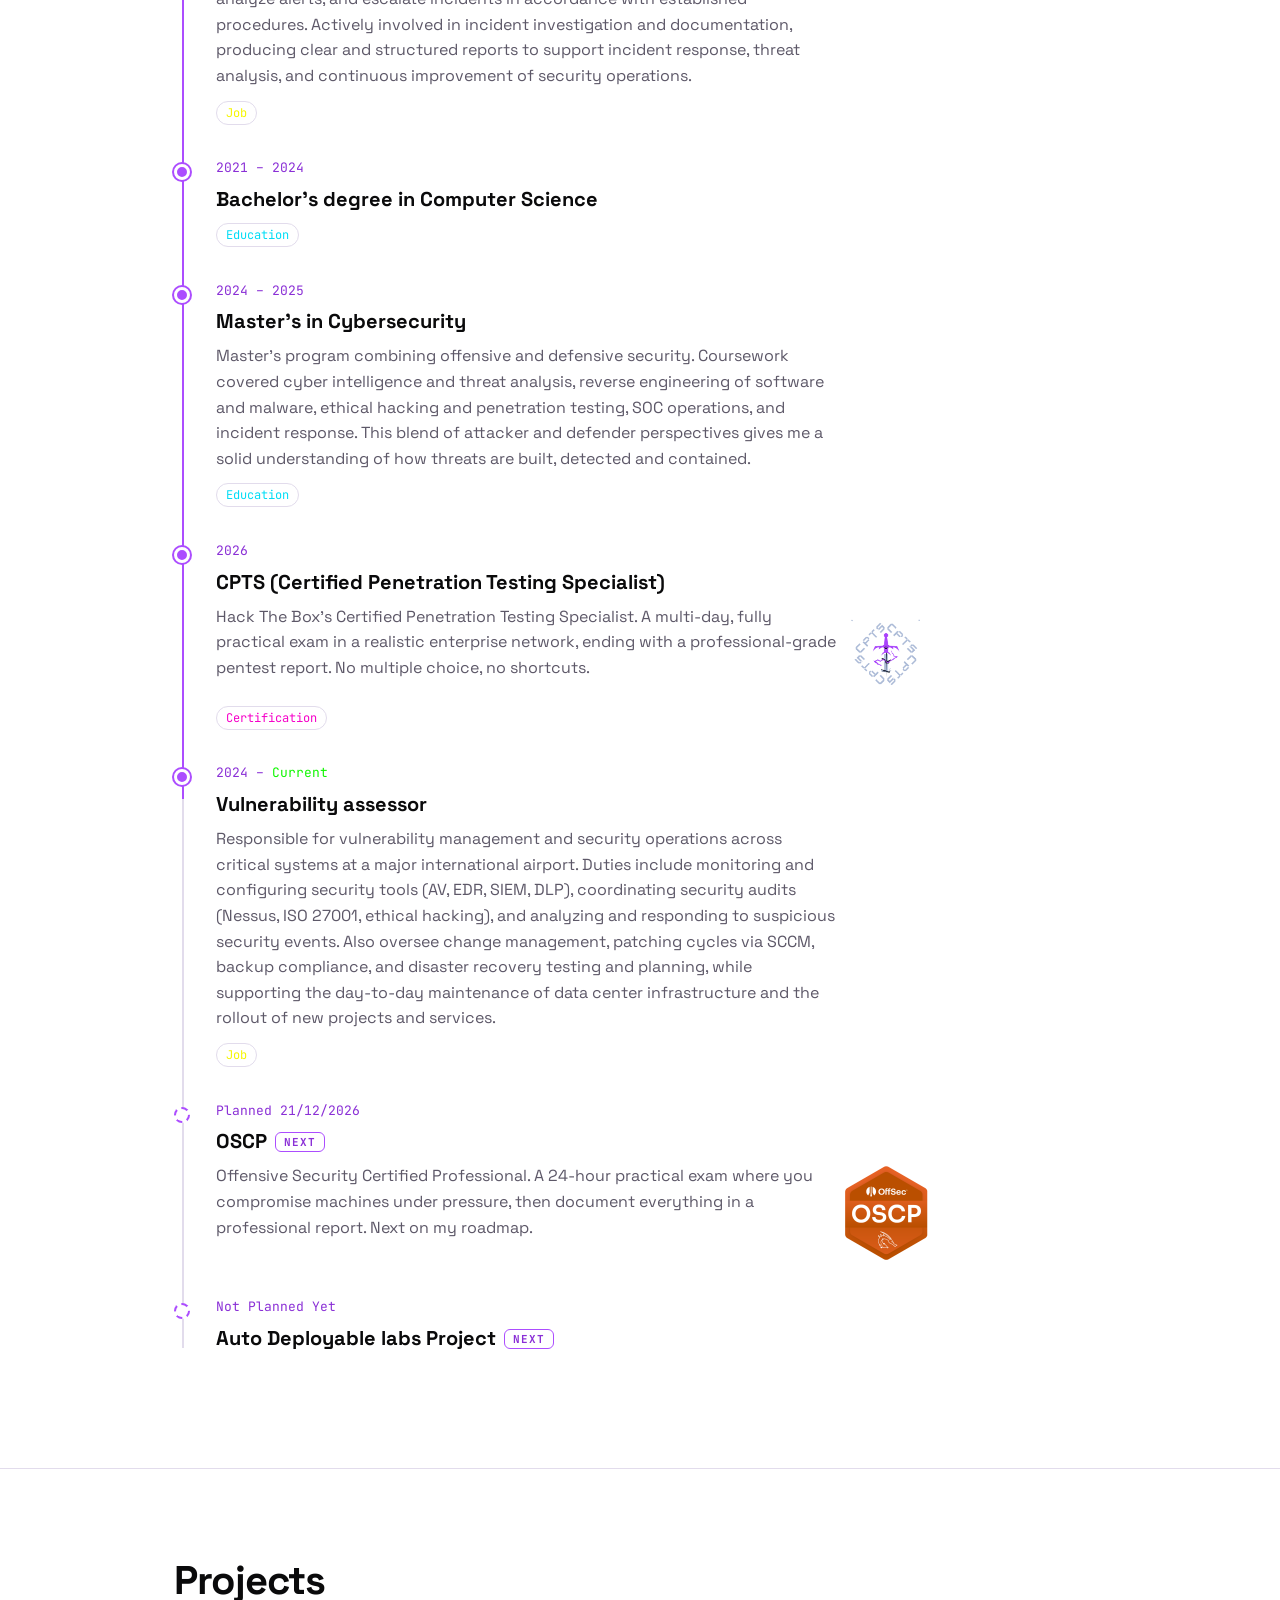
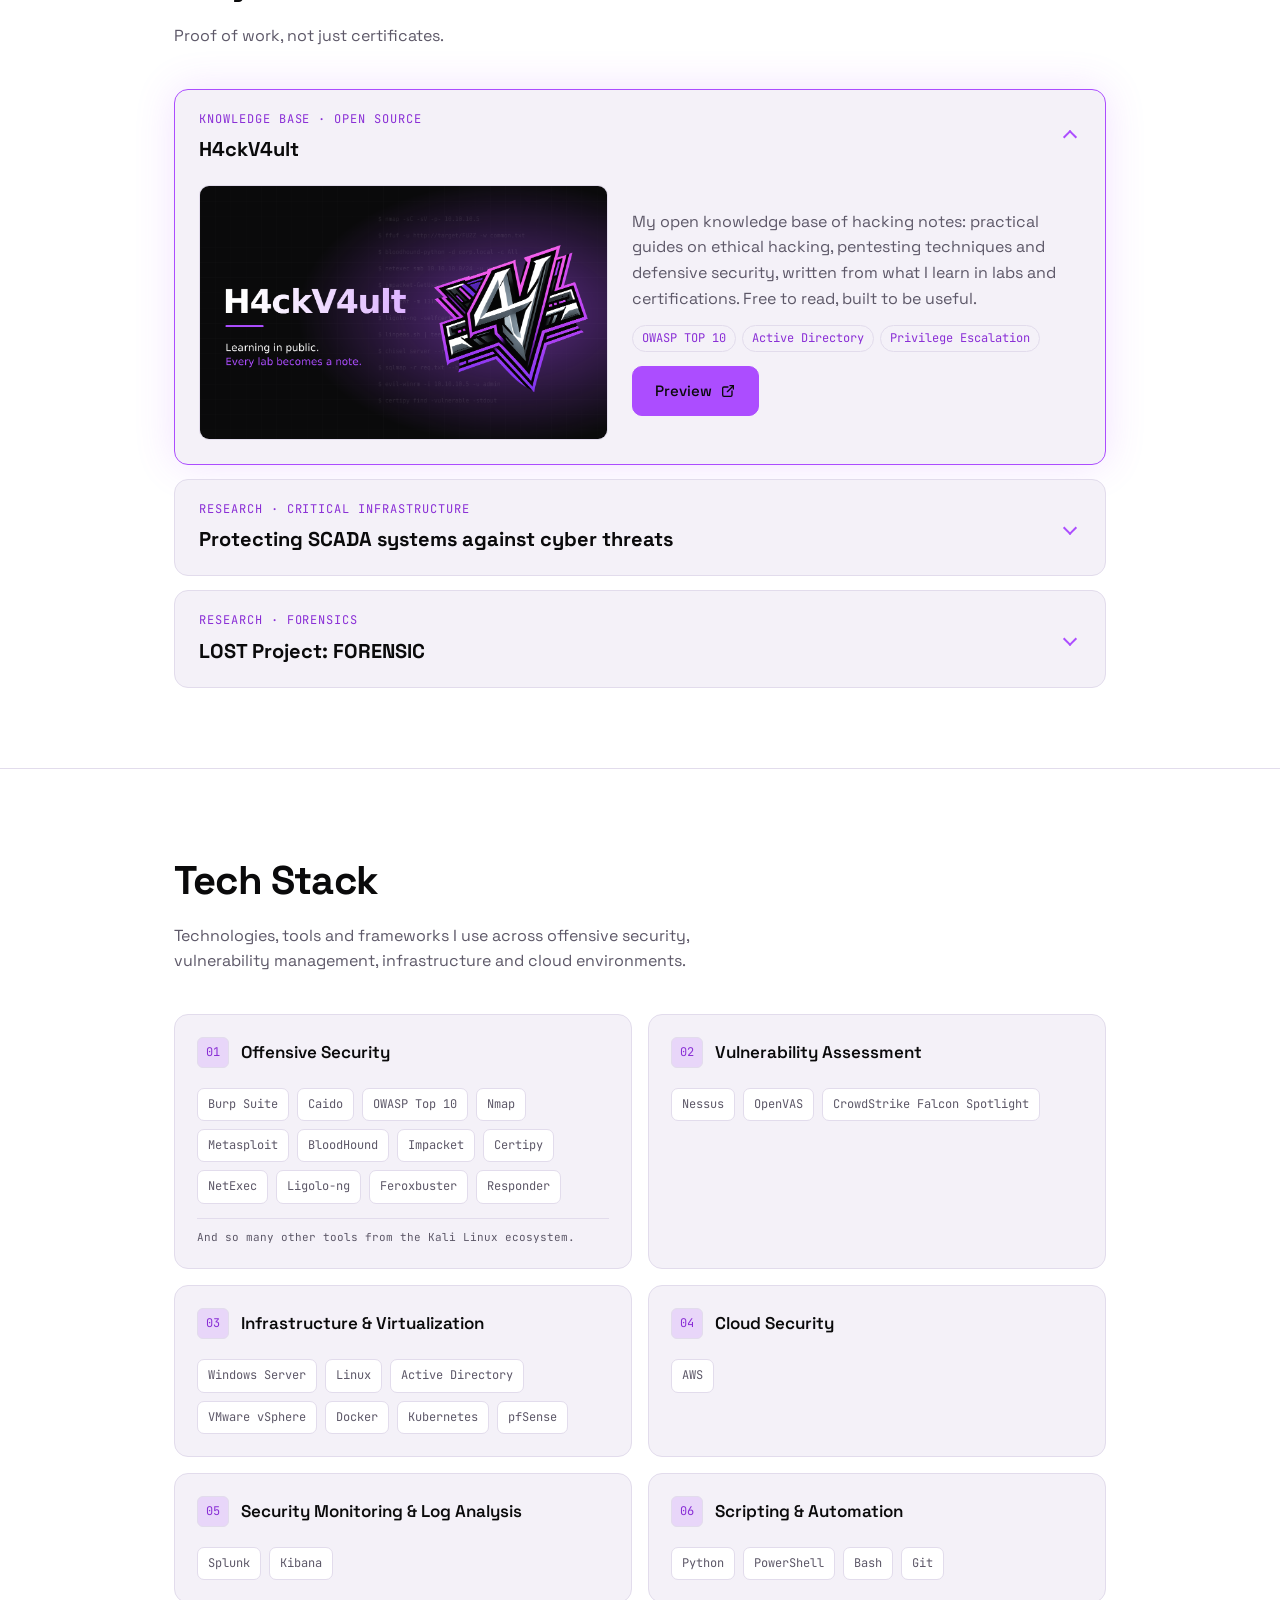
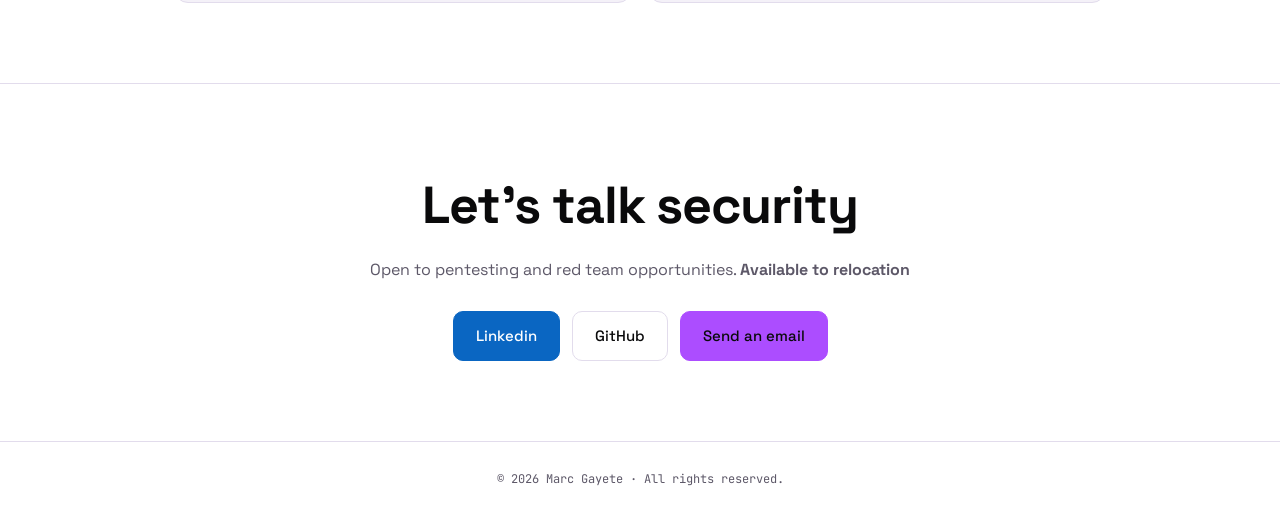
==== commit b44a0742: "project url" ====
--- a/index.html
+++ b/index.html
@@ -90,7 +90,7 @@
           <p>My open knowledge base of hacking notes: practical guides on ethical hacking, pentesting techniques and defensive security, written from what I learn in labs and certifications. Free to read, built to be useful.</p>
           <div class="tags">
           <span>OWASP TOP 10</span><span>Active Directory</span><span>Privilege Escalation</span></div>
-            <a class="btn main" href="#">Preview <svg class="size-4" xmlns="http://www.w3.org/2000/svg" width="24" height="24" viewBox="0 0 24 24" stroke-width="2" stroke="currentColor" fill="none" stroke-linecap="round" stroke-linejoin="round"><path stroke="none" d="M0 0h24v24H0z" fill="none"></path><path d="M12 6h-6a2 2 0 0 0 -2 2v10a2 2 0 0 0 2 2h10a2 2 0 0 0 2 -2v-6"></path><path d="M11 13l9 -9"></path><path d="M15 4h5v5"></path></svg></a>
+            <a class="btn main" href="h4ckv4ult.marcgayete.com">Preview <svg class="size-4" xmlns="http://www.w3.org/2000/svg" width="24" height="24" viewBox="0 0 24 24" stroke-width="2" stroke="currentColor" fill="none" stroke-linecap="round" stroke-linejoin="round"><path stroke="none" d="M0 0h24v24H0z" fill="none"></path><path d="M12 6h-6a2 2 0 0 0 -2 2v10a2 2 0 0 0 2 2h10a2 2 0 0 0 2 -2v-6"></path><path d="M11 13l9 -9"></path><path d="M15 4h5v5"></path></svg></a>
           </div>
       </div>
     </details>
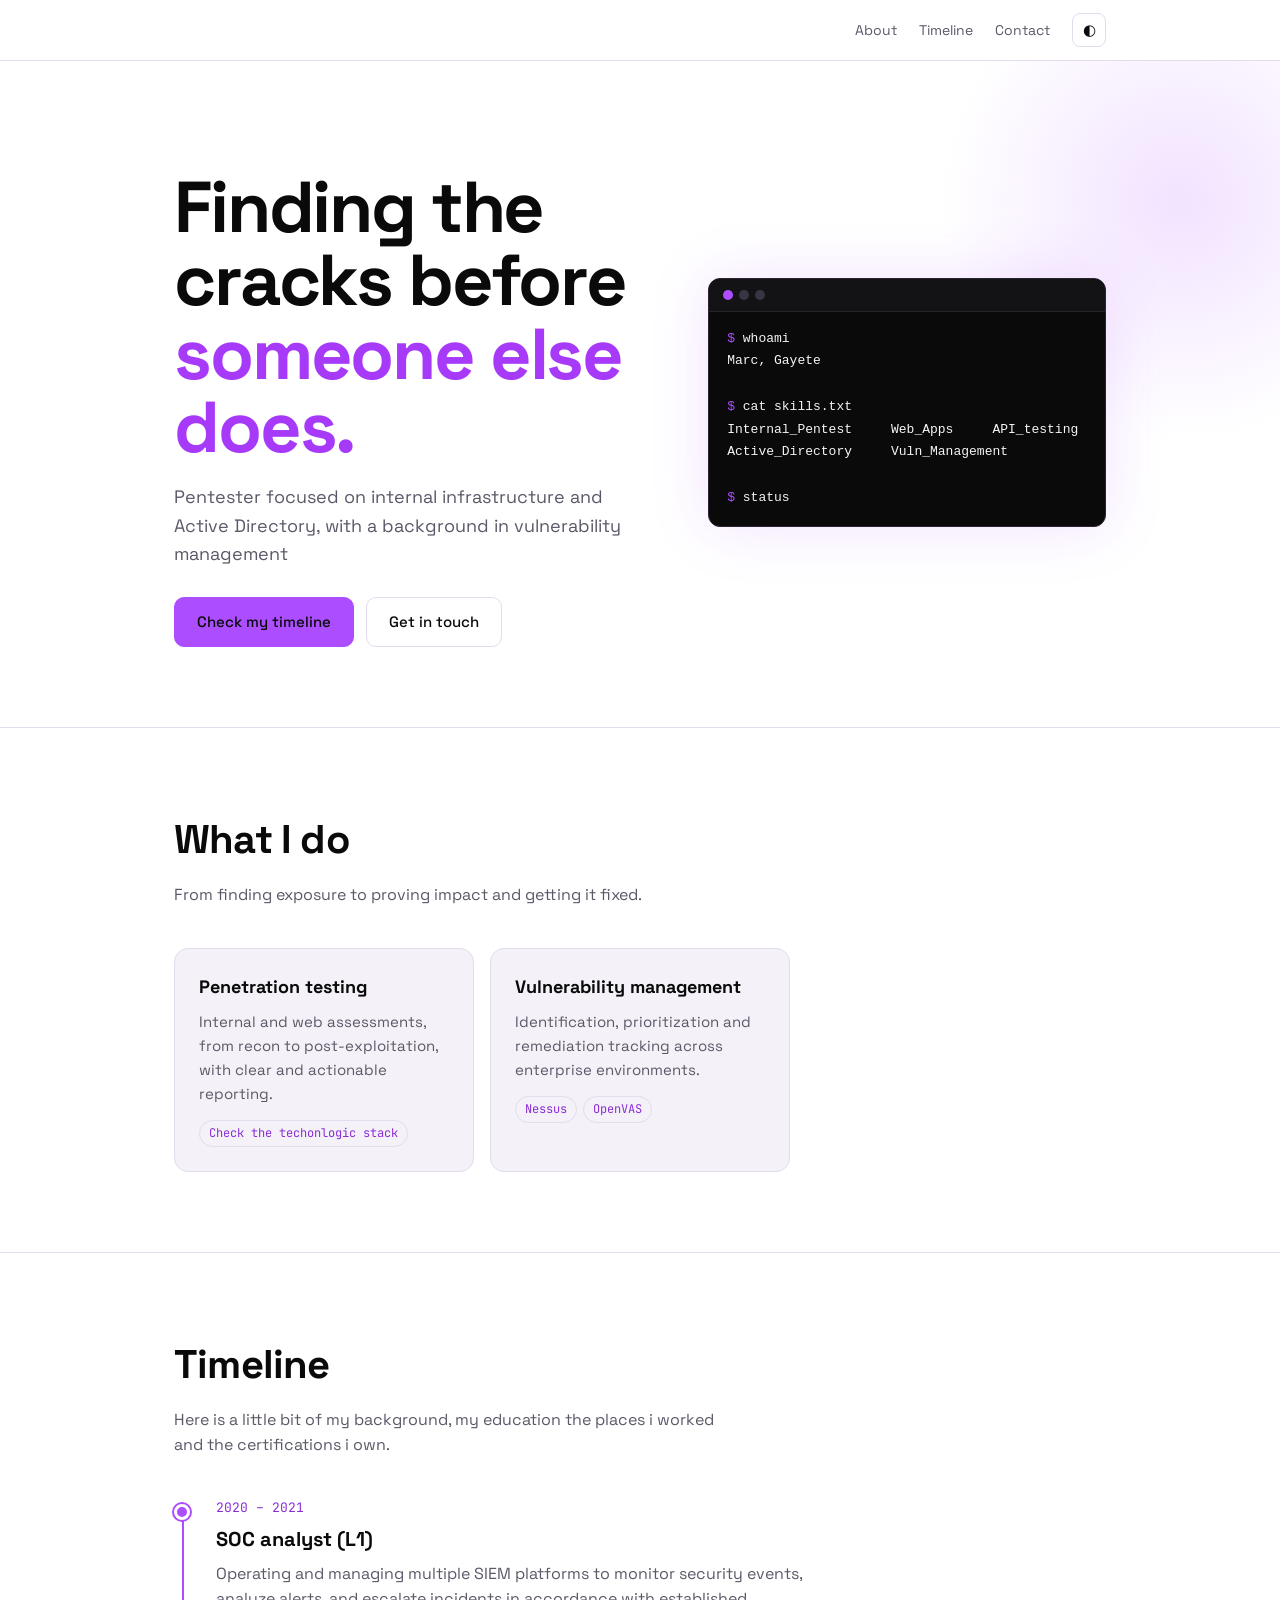
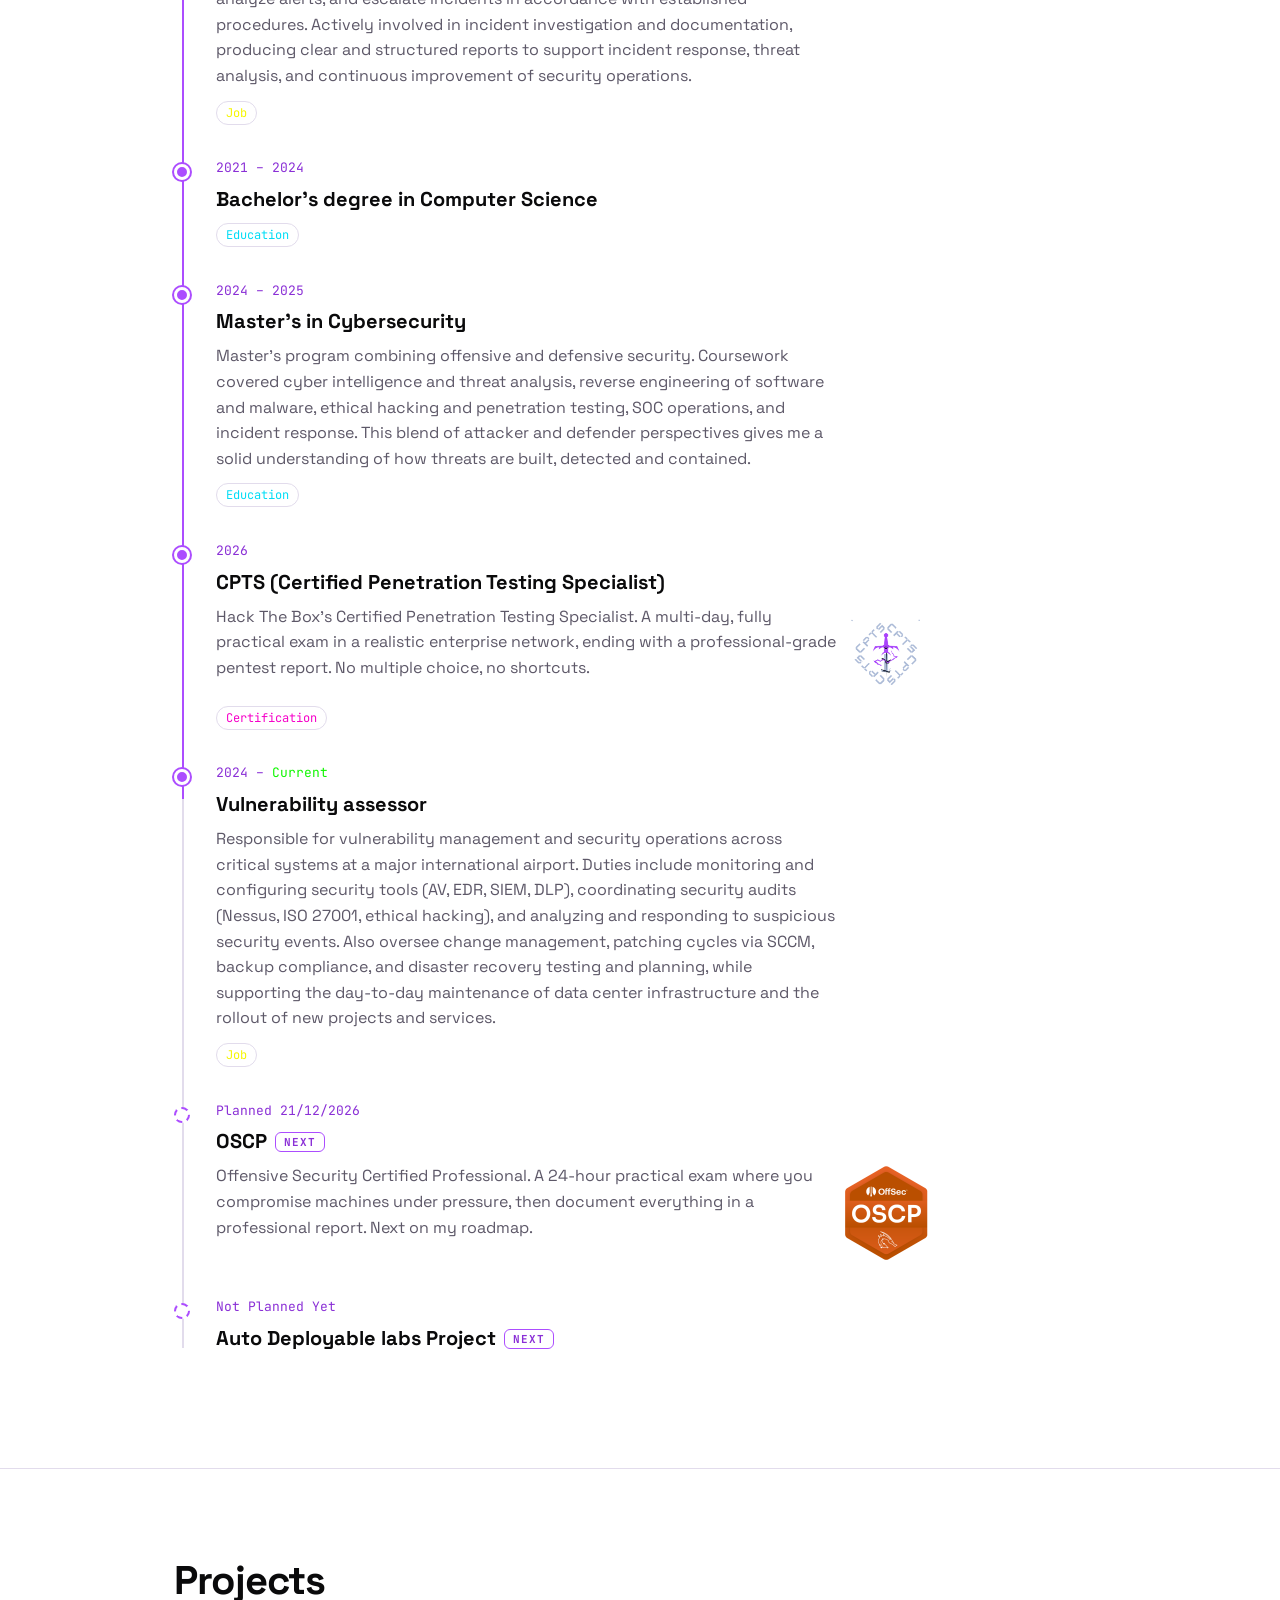
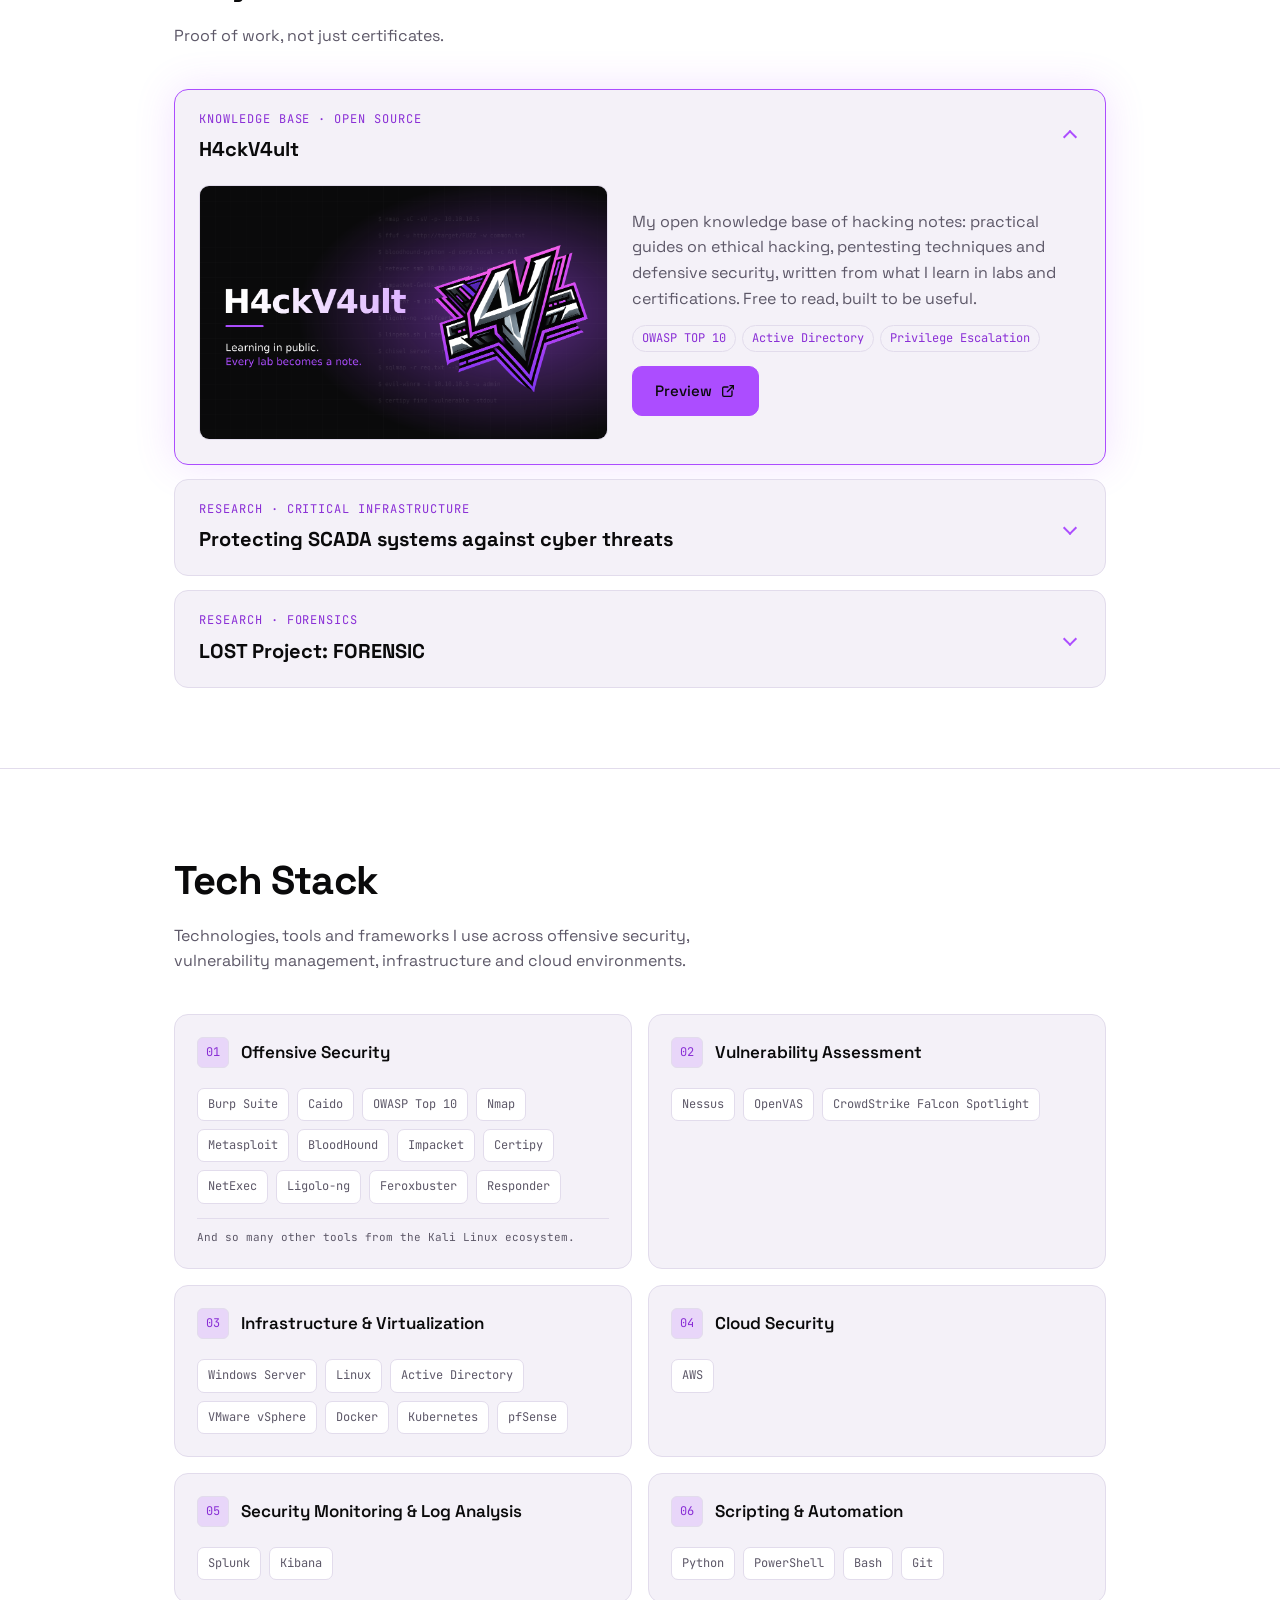
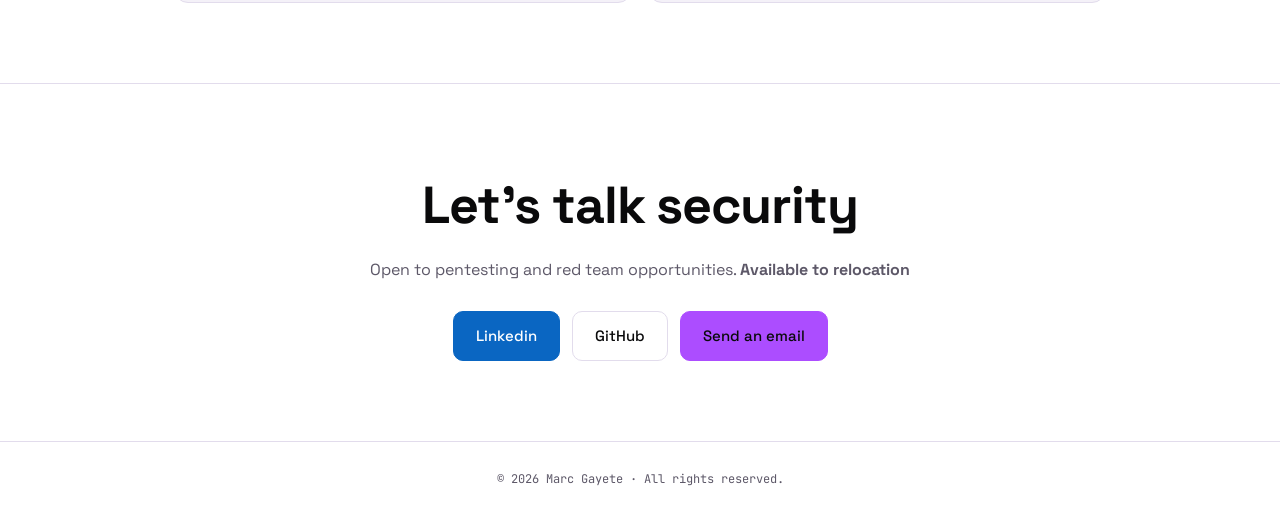
==== commit c3708db3: "changes in paths" ====
--- a/index.html
+++ b/index.html
@@ -6,8 +6,8 @@
 <title>Marc Gayete · Pentester</title>
 <link rel="preconnect" href="https://fonts.googleapis.com">
 <link href="https://fonts.googleapis.com/css2?family=Space+Grotesk:wght@400;500;700&family=JetBrains+Mono:wght@400;500&display=swap" rel="stylesheet">
-<link rel="stylesheet" href="styles/styles.css">
- <link rel="icon" type="image/x-icon" href="img/favicon.png">
+<link rel="stylesheet" href="/styles/styles.css">
+ <link rel="icon" type="image/x-icon" href="/img/favicon.png">
 
 </head>
     <body>
@@ -52,7 +52,7 @@
               <h3>CPTS (Certified Penetration Testing Specialist)</h3>
               <div class="timeline-description">
               <p>Hack The Box’s Certified Penetration Testing Specialist. A multi-day, fully practical exam in a realistic enterprise network, ending with a professional-grade pentest report. No multiple choice, no shortcuts.</p>
-              <img src="img/logo/cpts.png">
+              <img src="/img/logo/cpts.png">
               </div>
               <div class="tags-certification"><span>Certification</span>
               </div>
@@ -63,7 +63,7 @@
               <h3>OSCP<span class="badge">Next</span></h3>
               <div class="timeline-description">
                 <p>Offensive Security Certified Professional. A 24-hour practical exam where you compromise machines under pressure, then document everything in a professional report. Next on my roadmap.</p>
-                <img src="img//logo/oscp.png">
+                <img src="/img/logo/oscp.png">
               </div>
             </div>
             <div class="it next"><div class="when">Not Planned Yet</div><h3>Auto Deployable labs Project<span class="badge">Next</span></h3><p></p></div>
@@ -85,12 +85,12 @@
         <span class="chev" aria-hidden="true"></span>
       </summary>
       <div class="body">
-        <div class="shot"><img src="img/showcase/h4ckv4ult.png" loading="lazy"></div>
+        <div class="shot"><img src="/img/showcase/h4ckv4ult.png" loading="lazy"></div>
         <div class="info">
           <p>My open knowledge base of hacking notes: practical guides on ethical hacking, pentesting techniques and defensive security, written from what I learn in labs and certifications. Free to read, built to be useful.</p>
           <div class="tags">
           <span>OWASP TOP 10</span><span>Active Directory</span><span>Privilege Escalation</span></div>
-            <a class="btn main" href="h4ckv4ult.marcgayete.com">Preview <svg class="size-4" xmlns="http://www.w3.org/2000/svg" width="24" height="24" viewBox="0 0 24 24" stroke-width="2" stroke="currentColor" fill="none" stroke-linecap="round" stroke-linejoin="round"><path stroke="none" d="M0 0h24v24H0z" fill="none"></path><path d="M12 6h-6a2 2 0 0 0 -2 2v10a2 2 0 0 0 2 2h10a2 2 0 0 0 2 -2v-6"></path><path d="M11 13l9 -9"></path><path d="M15 4h5v5"></path></svg></a>
+            <a class="btn main" href="https://h4ckv4ult.marcgayete.com">Preview <svg class="size-4" xmlns="http://www.w3.org/2000/svg" width="24" height="24" viewBox="0 0 24 24" stroke-width="2" stroke="currentColor" fill="none" stroke-linecap="round" stroke-linejoin="round"><path stroke="none" d="M0 0h24v24H0z" fill="none"></path><path d="M12 6h-6a2 2 0 0 0 -2 2v10a2 2 0 0 0 2 2h10a2 2 0 0 0 2 -2v-6"></path><path d="M11 13l9 -9"></path><path d="M15 4h5v5"></path></svg></a>
           </div>
       </div>
     </details>
@@ -104,11 +104,11 @@
         <span class="chev" aria-hidden="true"></span>
       </summary>
       <div class="body">
-        <div class="shot"><img src="img/showcase/scada.png" alt="Project screenshot" loading="lazy"></div>
+        <div class="shot"><img src="/img/showcase/scada.png" alt="Project screenshot" loading="lazy"></div>
         <div class="info">
           <p>SCADA systems run power grids and water treatment plants, and attackers know it. A deep dive into how they work, how they evolved and how they get breached, from architecture and protocols to real-world attacks like Stuxnet.</p>
           <div class="tags"><span>SCADA</span><span>Modbus</span><span>FactoryIO</span></div>
-          <a class="btn main" href="projects/scada.html">View details</a>
+          <a class="btn main" href="/projects/scada.html">View details</a>
         </div>
       </div>
     </details>
@@ -122,11 +122,11 @@
         <span class="chev" aria-hidden="true"></span>
       </summary>
       <div class="body">
-        <div class="shot"><img src="img/showcase/forensic.png" alt="Project screenshot" loading="lazy"></div>
+        <div class="shot"><img src="/img/showcase/forensic.png" alt="Project screenshot" loading="lazy"></div>
         <div class="info">
           <p>Every cyberattack leaves traces, and someone has to know how to read them. My Final Degree Project adds digital forensics to LOST, the security training platform built by La Salle and ISECOM, covering procedures, tools, legislation and hands-on scenarios.</p>
           <div class="tags"><span>Autopsy</span><span>Volatility</span><span>DPAPI</span></div>
-          <a class="btn main" href="projects/forensic.html">View details</a>
+          <a class="btn main" href="/projects/forensic.html">View details</a>
         </div>
       </div>
     </details>
